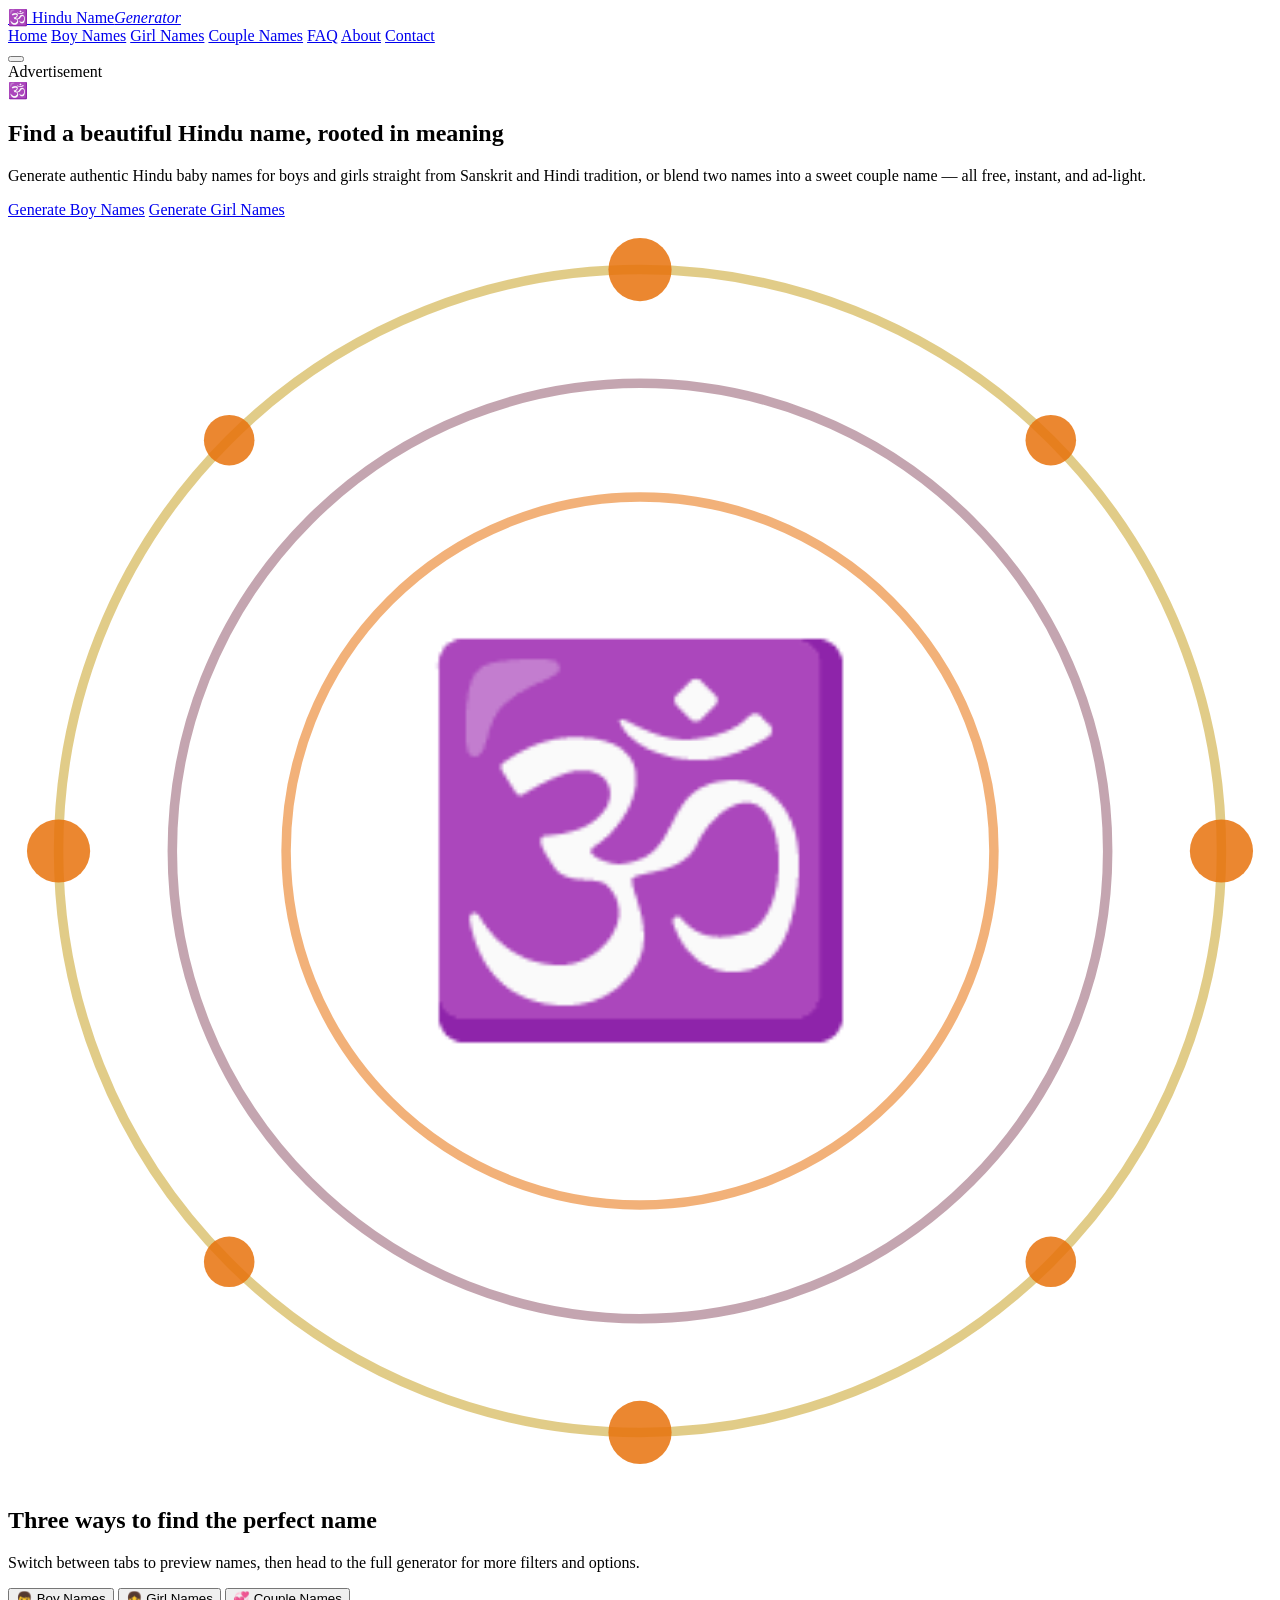
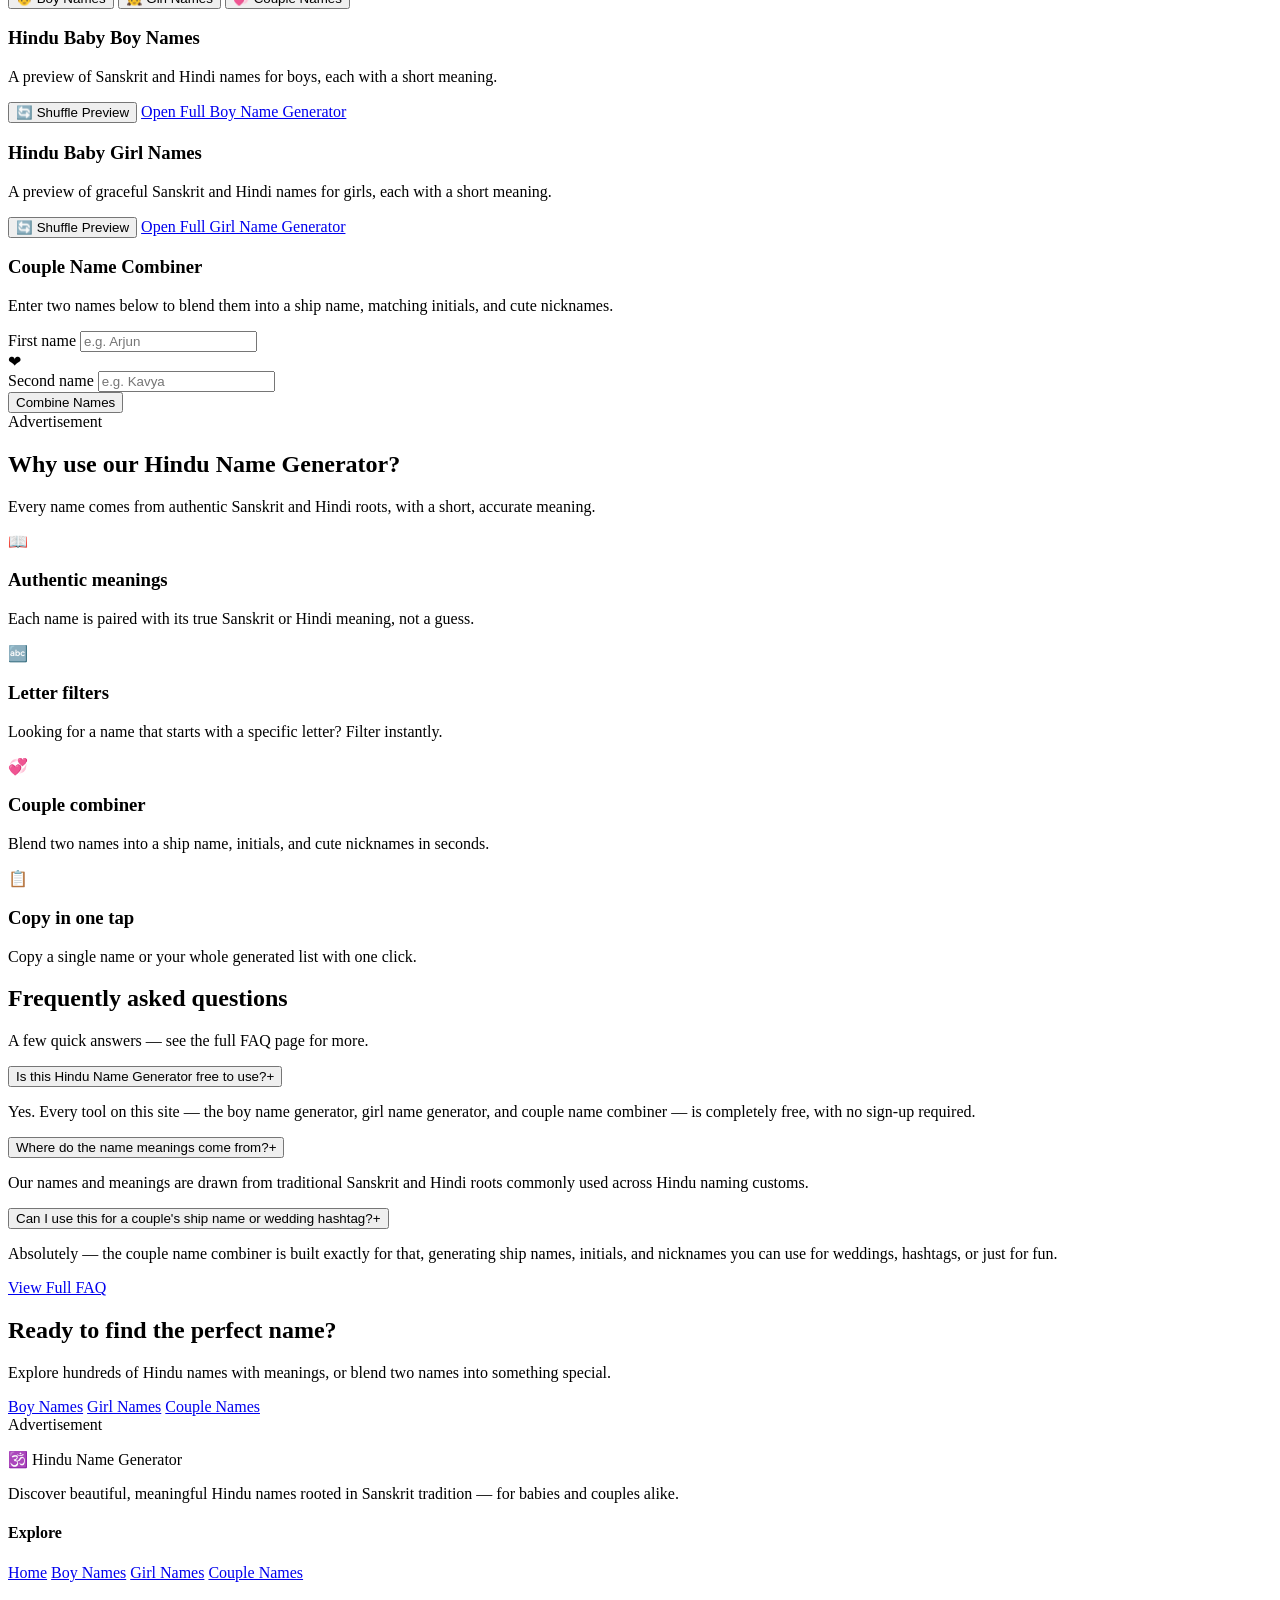
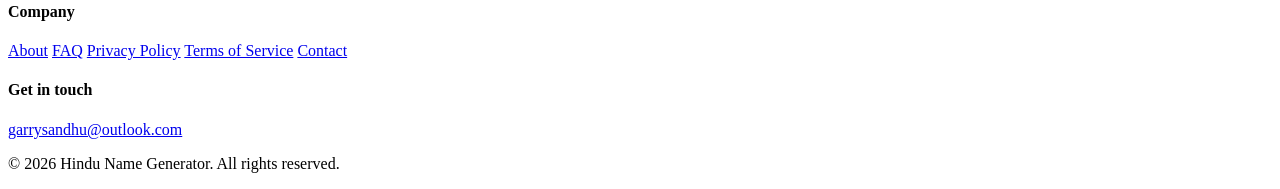
==== index.html @ 8785fefc "Add files via upload" ====
<!DOCTYPE html>
<html lang="en">
<head>
<meta charset="UTF-8">
<meta name="viewport" content="width=device-width, initial-scale=1.0">
<title>Hindu Name Generator — Baby Boy, Girl &amp; Couple Names with Meanings</title>
<meta name="description" content="Free Hindu Name Generator for baby boys, baby girls and couples. Instantly discover beautiful Sanskrit and Hindi names with meanings, filter by letter, and generate romantic couple name combinations.">
<meta name="keywords" content="hindu name generator, hindu baby names, hindu boy names, hindu girl names, sanskrit names, couple name generator, hindu names with meaning">
<link rel="canonical" href="https://hindunamegenerator.netlify.app/">

<meta property="og:type" content="website">
<meta property="og:title" content="Hindu Name Generator — Baby Boy, Girl & Couple Names">
<meta property="og:description" content="Discover beautiful Hindu baby names with authentic Sanskrit meanings, or blend two names into romantic couple names — free and instant.">
<meta property="og:url" content="https://hindunamegenerator.netlify.app/">
<meta property="og:site_name" content="Hindu Name Generator">
<meta name="twitter:card" content="summary">
<meta name="twitter:title" content="Hindu Name Generator">
<meta name="twitter:description" content="Free Hindu baby name generator with meanings, plus a couple name combiner.">

<link rel="icon" href="data:image/svg+xml,<svg xmlns=%22http://www.w3.org/2000/svg%22 viewBox=%220 0 100 100%22><text y=%22.9em%22 font-size=%2290%22>🕉️</text></svg>">
<link rel="preconnect" href="https://fonts.googleapis.com">
<link rel="preconnect" href="https://fonts.gstatic.com" crossorigin>
<link href="https://fonts.googleapis.com/css2?family=Baloo+2:wght@500;600;700;800&family=Hind:wght@400;500;600;700&display=swap" rel="stylesheet">
<link rel="stylesheet" href="assets/style.css">

<script type="application/ld+json">
{
  "@context": "https://schema.org",
  "@type": "WebSite",
  "name": "Hindu Name Generator",
  "url": "https://hindunamegenerator.netlify.app/",
  "description": "Free Hindu Name Generator for baby boys, baby girls and couples with authentic Sanskrit meanings.",
  "potentialAction": {
    "@type": "SearchAction",
    "target": "https://hindunamegenerator.netlify.app/boy-names.html",
    "query-input": "required name=search_term_string"
  }
}
</script>
</head>
<body>

<header class="site-header">
  <div class="container header-inner">
    <a href="index.html" class="logo">🕉️ <span>Hindu Name<em>Generator</em></span></a>
    <nav class="main-nav" id="mainNav">
      <a href="index.html">Home</a>
      <a href="boy-names.html">Boy Names</a>
      <a href="girl-names.html">Girl Names</a>
      <a href="couple-names.html">Couple Names</a>
      <a href="faq.html">FAQ</a>
      <a href="about.html">About</a>
      <a href="contact.html">Contact</a>
    </nav>
    <button class="nav-toggle" id="navToggle" aria-label="Toggle menu" aria-expanded="false">
      <span></span><span></span><span></span>
    </button>
  </div>
</header>

<div class="ad-slot ad-slot-leaderboard" aria-label="Advertisement">
  <div>
    <span class="ad-label">Advertisement</span>
    <!-- Paste your AdSense <ins> ad unit code here (top banner) -->
  </div>
</div>

<section class="hero">
  <div class="container hero-inner">
    <div class="hero-text">
      <span class="hero-eyebrow-icon">🕉️</span>
      <h1>Find a beautiful Hindu name, rooted in meaning</h1>
      <p class="lead">Generate authentic Hindu baby names for boys and girls straight from Sanskrit and Hindi tradition, or blend two names into a sweet couple name — all free, instant, and ad-light.</p>
      <div class="hero-cta">
        <a href="boy-names.html" class="btn btn-primary">Generate Boy Names</a>
        <a href="girl-names.html" class="btn btn-outline">Generate Girl Names</a>
      </div>
    </div>
    <div class="hero-art">
      <svg class="mandala" viewBox="0 0 200 200" xmlns="http://www.w3.org/2000/svg" role="img" aria-label="Decorative mandala pattern">
        <circle cx="100" cy="100" r="92" fill="none" stroke="#C9A227" stroke-width="1.5" opacity="0.55"/>
        <circle cx="100" cy="100" r="74" fill="none" stroke="#6B1E3A" stroke-width="1.5" opacity="0.4"/>
        <circle cx="100" cy="100" r="56" fill="none" stroke="#E8720C" stroke-width="1.5" opacity="0.55"/>
        <g fill="#E8720C" opacity="0.85">
          <circle cx="100" cy="8" r="5"/><circle cx="100" cy="192" r="5"/>
          <circle cx="8" cy="100" r="5"/><circle cx="192" cy="100" r="5"/>
          <circle cx="35" cy="35" r="4"/><circle cx="165" cy="35" r="4"/>
          <circle cx="35" cy="165" r="4"/><circle cx="165" cy="165" r="4"/>
        </g>
        <text x="100" y="118" text-anchor="middle" font-size="58" fill="#6B1E3A">🕉️</text>
      </svg>
    </div>
  </div>
</section>

<section class="tabs-section">
  <div class="container">
    <div class="section-head">
      <h2>Three ways to find the perfect name</h2>
      <p>Switch between tabs to preview names, then head to the full generator for more filters and options.</p>
    </div>

    <div class="tab-list" role="tablist">
      <button type="button" class="tab-btn active" data-tab="tab-boy" role="tab" aria-selected="true">👦 Boy Names</button>
      <button type="button" class="tab-btn" data-tab="tab-girl" role="tab" aria-selected="false">👧 Girl Names</button>
      <button type="button" class="tab-btn" data-tab="tab-couple" role="tab" aria-selected="false">💞 Couple Names</button>
    </div>

    <div id="tab-boy" class="tab-panel active" role="tabpanel">
      <div class="tab-panel-inner">
        <h3>Hindu Baby Boy Names</h3>
        <p>A preview of Sanskrit and Hindi names for boys, each with a short meaning.</p>
        <div class="name-grid" id="homeBoyPreview"></div>
        <div class="text-center mt-lg">
          <button type="button" class="btn btn-outline btn-sm" id="homeRegenBoy">🔄 Shuffle Preview</button>
          <a href="boy-names.html" class="btn btn-primary btn-sm">Open Full Boy Name Generator</a>
        </div>
      </div>
    </div>

    <div id="tab-girl" class="tab-panel" role="tabpanel">
      <div class="tab-panel-inner">
        <h3>Hindu Baby Girl Names</h3>
        <p>A preview of graceful Sanskrit and Hindi names for girls, each with a short meaning.</p>
        <div class="name-grid" id="homeGirlPreview"></div>
        <div class="text-center mt-lg">
          <button type="button" class="btn btn-outline btn-sm" id="homeRegenGirl">🔄 Shuffle Preview</button>
          <a href="girl-names.html" class="btn btn-primary btn-sm">Open Full Girl Name Generator</a>
        </div>
      </div>
    </div>

    <div id="tab-couple" class="tab-panel" role="tabpanel">
      <div class="tab-panel-inner">
        <h3>Couple Name Combiner</h3>
        <p>Enter two names below to blend them into a ship name, matching initials, and cute nicknames.</p>

        <form id="coupleForm">
          <div class="couple-form">
            <div class="field">
              <label for="nameA">First name</label>
              <input type="text" id="nameA" placeholder="e.g. Arjun" maxlength="20" required>
            </div>
            <div class="couple-heart">❤</div>
            <div class="field">
              <label for="nameB">Second name</label>
              <input type="text" id="nameB" placeholder="e.g. Kavya" maxlength="20" required>
            </div>
          </div>
          <div class="text-center mt-lg">
            <button type="submit" class="btn btn-primary">Combine Names</button>
          </div>
        </form>

        <div class="results-block" id="coupleResults" style="display:none;">
          <div class="ship-name-display" id="shipNameDisplay">
            <div class="label">YOUR SHIP NAME</div>
            <div class="value" id="shipNameValue"></div>
            <div class="initials" id="initialsValue"></div>
          </div>

          <h3>Blended Name Ideas</h3>
          <div class="name-grid" id="blendGrid"></div>

          <h3 class="mt-lg">Cute Nicknames</h3>
          <div class="pill-list" id="nicknameList"></div>

          <div class="text-center mt-lg">
            <button type="button" class="btn btn-gold" id="copyCoupleAll">📋 Copy All Results</button>
            <a href="couple-names.html" class="btn btn-outline">More Couple Name Options</a>
          </div>
        </div>
      </div>
    </div>
  </div>
</section>

<div class="ad-slot" aria-label="Advertisement">
  <div>
    <span class="ad-label">Advertisement</span>
    <!-- Paste your AdSense <ins> ad unit code here (mid-content) -->
  </div>
</div>

<section class="section section-alt">
  <div class="container">
    <div class="section-head">
      <h2>Why use our Hindu Name Generator?</h2>
      <p>Every name comes from authentic Sanskrit and Hindi roots, with a short, accurate meaning.</p>
    </div>
    <div class="feature-grid">
      <div class="feature-card">
        <div class="icon">📖</div>
        <h3>Authentic meanings</h3>
        <p>Each name is paired with its true Sanskrit or Hindi meaning, not a guess.</p>
      </div>
      <div class="feature-card">
        <div class="icon">🔤</div>
        <h3>Letter filters</h3>
        <p>Looking for a name that starts with a specific letter? Filter instantly.</p>
      </div>
      <div class="feature-card">
        <div class="icon">💞</div>
        <h3>Couple combiner</h3>
        <p>Blend two names into a ship name, initials, and cute nicknames in seconds.</p>
      </div>
      <div class="feature-card">
        <div class="icon">📋</div>
        <h3>Copy in one tap</h3>
        <p>Copy a single name or your whole generated list with one click.</p>
      </div>
    </div>
  </div>
</section>

<section class="section">
  <div class="container">
    <div class="section-head">
      <h2>Frequently asked questions</h2>
      <p>A few quick answers — see the full FAQ page for more.</p>
    </div>
    <div class="accordion">
      <div class="accordion-item">
        <button class="accordion-trigger" aria-expanded="false">Is this Hindu Name Generator free to use?<span class="plus">+</span></button>
        <div class="accordion-panel"><p>Yes. Every tool on this site — the boy name generator, girl name generator, and couple name combiner — is completely free, with no sign-up required.</p></div>
      </div>
      <div class="accordion-item">
        <button class="accordion-trigger" aria-expanded="false">Where do the name meanings come from?<span class="plus">+</span></button>
        <div class="accordion-panel"><p>Our names and meanings are drawn from traditional Sanskrit and Hindi roots commonly used across Hindu naming customs.</p></div>
      </div>
      <div class="accordion-item">
        <button class="accordion-trigger" aria-expanded="false">Can I use this for a couple's ship name or wedding hashtag?<span class="plus">+</span></button>
        <div class="accordion-panel"><p>Absolutely — the couple name combiner is built exactly for that, generating ship names, initials, and nicknames you can use for weddings, hashtags, or just for fun.</p></div>
      </div>
    </div>
    <div class="text-center mt-lg">
      <a href="faq.html" class="btn btn-outline">View Full FAQ</a>
    </div>
  </div>
</section>

<div class="cta-band">
  <div class="container">
    <h2>Ready to find the perfect name?</h2>
    <p>Explore hundreds of Hindu names with meanings, or blend two names into something special.</p>
    <div class="btn-group">
      <a href="boy-names.html" class="btn btn-gold">Boy Names</a>
      <a href="girl-names.html" class="btn btn-gold">Girl Names</a>
      <a href="couple-names.html" class="btn btn-gold">Couple Names</a>
    </div>
  </div>
</div>

<div class="ad-slot" aria-label="Advertisement">
  <div>
    <span class="ad-label">Advertisement</span>
    <!-- Paste your AdSense <ins> ad unit code here (bottom banner) -->
  </div>
</div>

<footer class="site-footer">
  <div class="container footer-inner">
    <div class="footer-brand">
      <p class="logo">🕉️ Hindu Name Generator</p>
      <p>Discover beautiful, meaningful Hindu names rooted in Sanskrit tradition — for babies and couples alike.</p>
    </div>
    <div class="footer-links">
      <h4>Explore</h4>
      <a href="index.html">Home</a>
      <a href="boy-names.html">Boy Names</a>
      <a href="girl-names.html">Girl Names</a>
      <a href="couple-names.html">Couple Names</a>
    </div>
    <div class="footer-links">
      <h4>Company</h4>
      <a href="about.html">About</a>
      <a href="faq.html">FAQ</a>
      <a href="privacy.html">Privacy Policy</a>
      <a href="terms.html">Terms of Service</a>
      <a href="contact.html">Contact</a>
    </div>
    <div class="footer-contact">
      <h4>Get in touch</h4>
      <a href="mailto:garrysandhu@outlook.com">garrysandhu@outlook.com</a>
    </div>
  </div>
  <div class="footer-bottom container">
    <p>© 2026 Hindu Name Generator. All rights reserved.</p>
  </div>
</footer>

<script src="assets/app.js"></script>
</body>
</html>
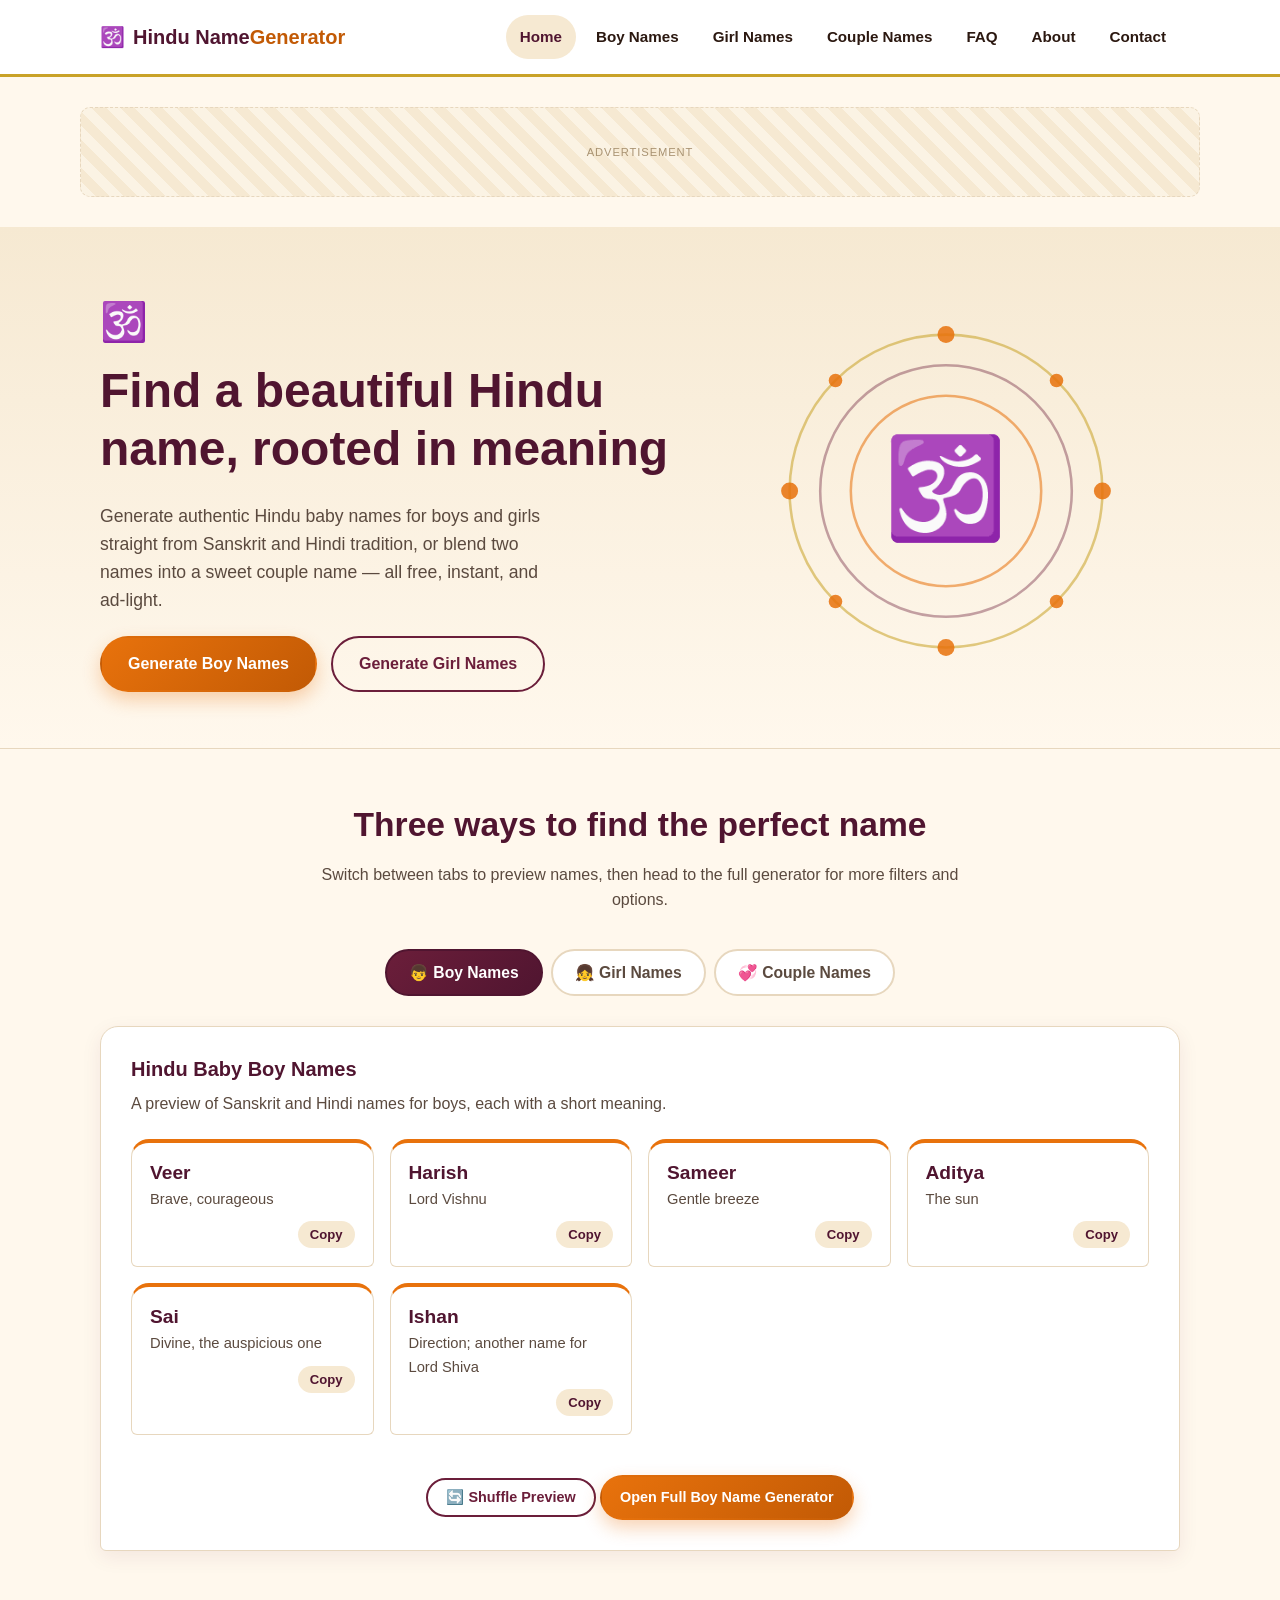
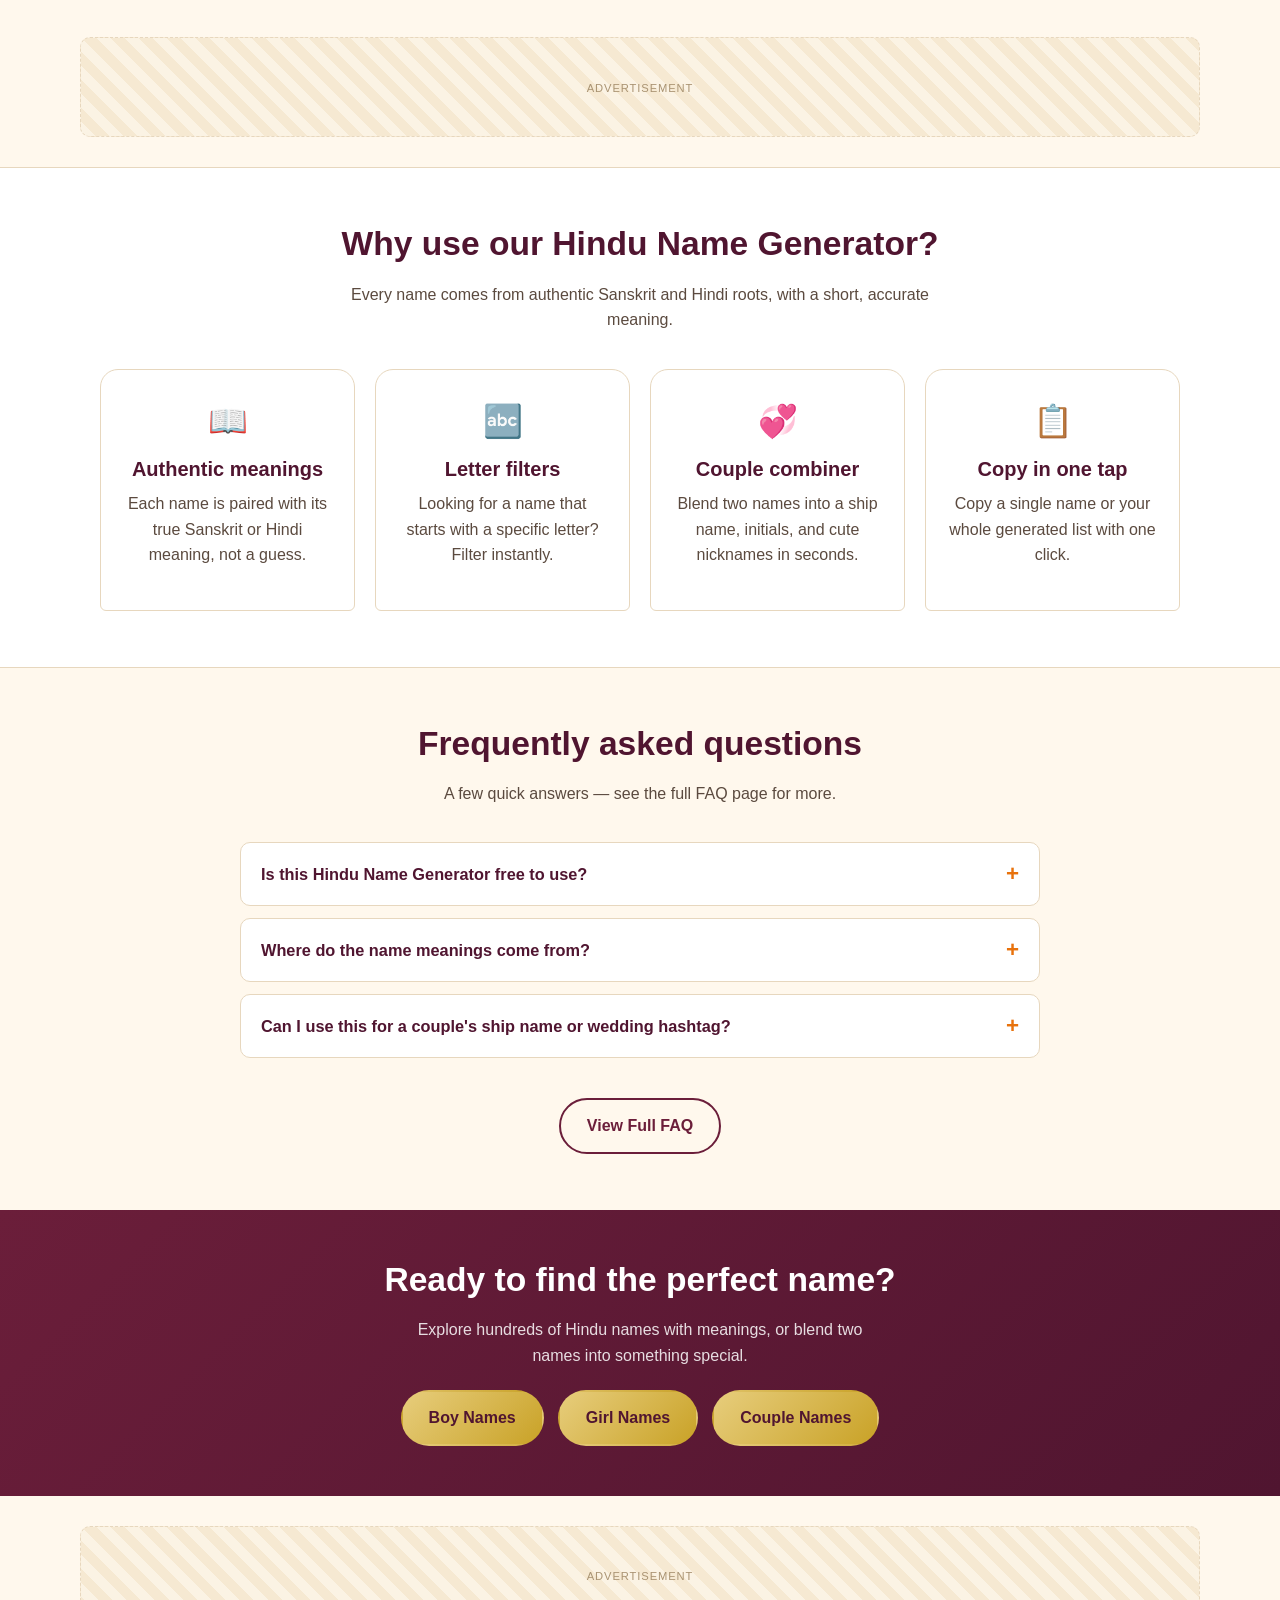
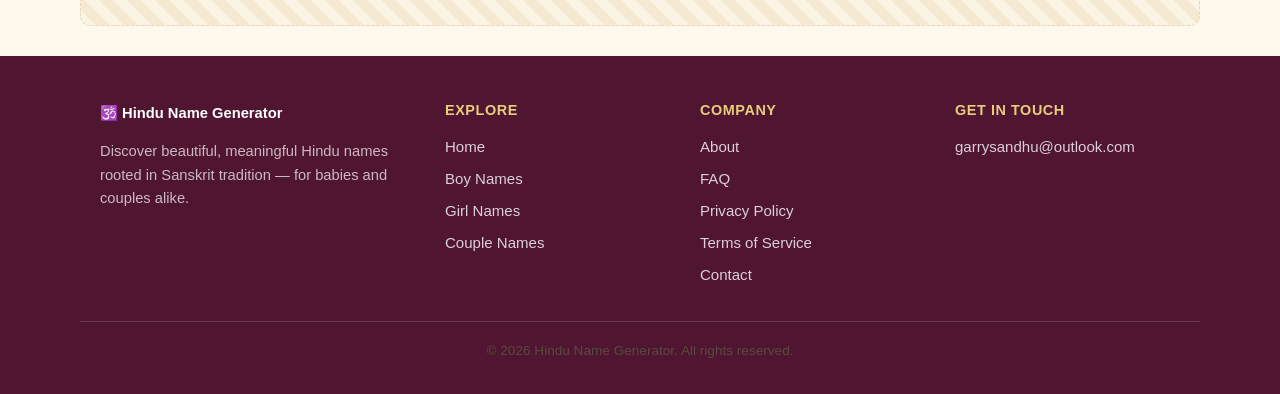
==== commit d90418ca: "Update index.html" ====
--- a/index.html
+++ b/index.html
@@ -1,6 +1,7 @@
 <!DOCTYPE html>
 <html lang="en">
 <head>
+<meta name="google-site-verification" content="7MhlTSw4XM7OFAhMPTI8npmUoLs_7vsx53q_dPfEEdk" />
 <meta charset="UTF-8">
 <meta name="viewport" content="width=device-width, initial-scale=1.0">
 <title>Hindu Name Generator — Baby Boy, Girl &amp; Couple Names with Meanings</title>
--- a/assets/style.css
+++ b/assets/style.css
@@ -0,0 +1,621 @@
+
+/* ==========================================================================
+   Hindu Name Generator — stylesheet
+   Palette: marigold saffron, deep maroon, muted temple gold, warm ivory
+   ========================================================================== */
+
+:root {
+  --saffron: #E8720C;
+  --saffron-deep: #C25A05;
+  --maroon: #6B1E3A;
+  --maroon-deep: #501530;
+  --gold: #C9A227;
+  --gold-light: #E7CD7C;
+  --cream: #FFF8ED;
+  --sandal: #F6E9D2;
+  --ink: #2B1810;
+  --ink-soft: #5B4A3F;
+  --white: #FFFFFF;
+  --line: #E7D7BE;
+  --radius-arch: 18px 18px 6px 6px;
+  --radius-sm: 10px;
+  --shadow-soft: 0 6px 20px rgba(107, 30, 58, 0.08);
+  --font-display: "Baloo 2", "Segoe UI", sans-serif;
+  --font-body: "Hind", "Segoe UI", sans-serif;
+  --max-w: 1120px;
+}
+
+* { box-sizing: border-box; }
+html { scroll-behavior: smooth; }
+
+body {
+  margin: 0;
+  font-family: var(--font-body);
+  background: var(--cream);
+  color: var(--ink);
+  line-height: 1.6;
+  -webkit-font-smoothing: antialiased;
+}
+
+h1, h2, h3, h4 {
+  font-family: var(--font-display);
+  color: var(--maroon-deep);
+  line-height: 1.2;
+  margin: 0 0 0.5em;
+  font-weight: 700;
+}
+
+h1 { font-size: clamp(2rem, 4.5vw, 3rem); }
+h2 { font-size: clamp(1.5rem, 3.2vw, 2.1rem); }
+h3 { font-size: 1.25rem; }
+
+p { margin: 0 0 1em; color: var(--ink-soft); }
+
+a { color: var(--saffron-deep); text-decoration: none; }
+a:hover { text-decoration: underline; }
+
+img { max-width: 100%; display: block; }
+
+.container {
+  max-width: var(--max-w);
+  margin: 0 auto;
+  padding: 0 20px;
+}
+
+:focus-visible {
+  outline: 3px solid var(--gold);
+  outline-offset: 2px;
+}
+
+@media (prefers-reduced-motion: reduce) {
+  *, *::before, *::after { animation-duration: 0.001ms !important; transition-duration: 0.001ms !important; }
+}
+
+/* ---------- Decorative background motif ---------- */
+.om-watermark {
+  position: absolute;
+  font-size: 14rem;
+  opacity: 0.05;
+  color: var(--maroon);
+  pointer-events: none;
+  user-select: none;
+  line-height: 1;
+}
+
+/* ---------- Buttons ---------- */
+.btn {
+  display: inline-flex;
+  align-items: center;
+  justify-content: center;
+  gap: 8px;
+  font-family: var(--font-display);
+  font-weight: 600;
+  font-size: 1rem;
+  padding: 13px 26px;
+  border-radius: 999px;
+  border: 2px solid transparent;
+  cursor: pointer;
+  transition: transform 0.15s ease, box-shadow 0.15s ease;
+}
+.btn:hover { text-decoration: none; }
+.btn:active { transform: translateY(1px); }
+
+.btn-primary {
+  background: linear-gradient(135deg, var(--saffron), var(--saffron-deep));
+  color: var(--white);
+  box-shadow: 0 8px 18px rgba(232, 114, 12, 0.3);
+}
+.btn-primary:hover { box-shadow: 0 10px 22px rgba(232, 114, 12, 0.4); }
+
+.btn-outline {
+  background: transparent;
+  border-color: var(--maroon);
+  color: var(--maroon);
+}
+.btn-outline:hover { background: var(--maroon); color: var(--white); }
+
+.btn-gold {
+  background: linear-gradient(135deg, var(--gold-light), var(--gold));
+  color: var(--maroon-deep);
+}
+
+.btn-sm { padding: 9px 18px; font-size: 0.9rem; }
+
+/* ---------- Header ---------- */
+.site-header {
+  background: var(--white);
+  border-bottom: 3px solid var(--gold);
+  position: sticky;
+  top: 0;
+  z-index: 50;
+}
+
+.header-inner {
+  display: flex;
+  align-items: center;
+  justify-content: space-between;
+  height: 74px;
+}
+
+.logo {
+  font-family: var(--font-display);
+  font-weight: 700;
+  font-size: 1.25rem;
+  color: var(--maroon-deep);
+  display: flex;
+  align-items: center;
+  gap: 8px;
+  white-space: nowrap;
+}
+.logo:hover { text-decoration: none; }
+.logo em { font-style: normal; color: var(--saffron-deep); }
+
+.main-nav {
+  display: flex;
+  align-items: center;
+  gap: 6px;
+}
+
+.main-nav a {
+  color: var(--ink);
+  font-weight: 600;
+  padding: 10px 14px;
+  border-radius: 999px;
+  font-size: 0.95rem;
+}
+.main-nav a:hover, .main-nav a.active {
+  background: var(--sandal);
+  color: var(--maroon-deep);
+  text-decoration: none;
+}
+
+.nav-toggle {
+  display: none;
+  flex-direction: column;
+  justify-content: center;
+  gap: 5px;
+  width: 42px;
+  height: 42px;
+  border-radius: var(--radius-sm);
+  border: 2px solid var(--line);
+  background: var(--white);
+  cursor: pointer;
+}
+.nav-toggle span {
+  display: block;
+  height: 2px;
+  width: 20px;
+  margin: 0 auto;
+  background: var(--maroon-deep);
+  transition: transform 0.2s ease, opacity 0.2s ease;
+}
+.nav-toggle[aria-expanded="true"] span:nth-child(1) { transform: translateY(7px) rotate(45deg); }
+.nav-toggle[aria-expanded="true"] span:nth-child(2) { opacity: 0; }
+.nav-toggle[aria-expanded="true"] span:nth-child(3) { transform: translateY(-7px) rotate(-45deg); }
+
+@media (max-width: 860px) {
+  .nav-toggle { display: flex; }
+  .main-nav {
+    position: absolute;
+    top: 74px;
+    left: 0;
+    right: 0;
+    background: var(--white);
+    flex-direction: column;
+    align-items: stretch;
+    padding: 10px 20px 20px;
+    border-bottom: 3px solid var(--gold);
+    display: none;
+    gap: 2px;
+  }
+  .main-nav.open { display: flex; }
+  .main-nav a { padding: 12px 14px; }
+}
+
+/* ---------- Hero ---------- */
+.hero {
+  position: relative;
+  overflow: hidden;
+  background: linear-gradient(180deg, var(--sandal) 0%, var(--cream) 100%);
+  padding: 64px 0 56px;
+  border-bottom: 1px solid var(--line);
+}
+
+.hero-inner {
+  display: grid;
+  grid-template-columns: 1.1fr 0.9fr;
+  gap: 40px;
+  align-items: center;
+  position: relative;
+  z-index: 1;
+}
+
+.hero-eyebrow-icon { font-size: 2.4rem; margin-bottom: 10px; display: block; }
+
+.hero p.lead {
+  font-size: 1.1rem;
+  max-width: 46ch;
+}
+
+.hero-cta { display: flex; gap: 14px; flex-wrap: wrap; margin-top: 22px; }
+
+.hero-art {
+  display: flex;
+  align-items: center;
+  justify-content: center;
+}
+
+.mandala {
+  width: min(340px, 90%);
+  height: auto;
+}
+
+.page-hero {
+  background: linear-gradient(180deg, var(--sandal) 0%, var(--cream) 100%);
+  padding: 46px 0 34px;
+  border-bottom: 1px solid var(--line);
+  text-align: center;
+}
+.page-hero p { max-width: 60ch; margin: 0 auto; }
+
+@media (max-width: 860px) {
+  .hero-inner { grid-template-columns: 1fr; text-align: center; }
+  .hero-cta { justify-content: center; }
+  .hero-art { order: -1; }
+  .mandala { width: 220px; }
+}
+
+/* ---------- Tabs (home page) ---------- */
+.tabs-section { padding: 56px 0; }
+
+.tab-list {
+  display: flex;
+  justify-content: center;
+  gap: 8px;
+  flex-wrap: wrap;
+  margin-bottom: 30px;
+}
+
+.tab-btn {
+  font-family: var(--font-display);
+  font-weight: 600;
+  background: var(--white);
+  border: 2px solid var(--line);
+  color: var(--ink-soft);
+  padding: 12px 22px;
+  border-radius: 999px;
+  cursor: pointer;
+  font-size: 0.98rem;
+  transition: all 0.15s ease;
+}
+.tab-btn:hover { border-color: var(--saffron); color: var(--saffron-deep); }
+.tab-btn.active {
+  background: linear-gradient(135deg, var(--maroon), var(--maroon-deep));
+  border-color: var(--maroon-deep);
+  color: var(--white);
+}
+
+.tab-panel { display: none; }
+.tab-panel.active { display: block; animation: fadeIn 0.25s ease; }
+
+@keyframes fadeIn { from { opacity: 0; transform: translateY(6px); } to { opacity: 1; transform: translateY(0); } }
+
+.tab-panel-inner {
+  background: var(--white);
+  border: 1px solid var(--line);
+  border-radius: var(--radius-arch);
+  padding: 30px;
+  box-shadow: var(--shadow-soft);
+}
+
+/* ---------- Controls (generator forms) ---------- */
+.generator-controls {
+  display: flex;
+  flex-wrap: wrap;
+  gap: 16px;
+  align-items: flex-end;
+  margin-bottom: 26px;
+  padding: 22px;
+  background: var(--sandal);
+  border-radius: var(--radius-sm);
+}
+
+.field { display: flex; flex-direction: column; gap: 6px; min-width: 140px; }
+.field label { font-weight: 600; font-size: 0.88rem; color: var(--maroon-deep); }
+
+.field select, .field input[type="text"] {
+  font-family: var(--font-body);
+  font-size: 1rem;
+  padding: 10px 12px;
+  border-radius: var(--radius-sm);
+  border: 2px solid var(--line);
+  background: var(--white);
+  color: var(--ink);
+}
+.field select:focus, .field input:focus { border-color: var(--saffron); }
+
+.controls-actions { display: flex; gap: 10px; margin-left: auto; flex-wrap: wrap; }
+
+/* ---------- Name cards ---------- */
+.name-grid {
+  display: grid;
+  grid-template-columns: repeat(auto-fill, minmax(230px, 1fr));
+  gap: 16px;
+  margin-top: 22px;
+}
+
+.name-card {
+  background: var(--white);
+  border: 1px solid var(--line);
+  border-top: 4px solid var(--saffron);
+  border-radius: var(--radius-arch);
+  padding: 18px;
+  position: relative;
+}
+
+.name-card h3 {
+  margin-bottom: 4px;
+  color: var(--maroon-deep);
+  font-size: 1.2rem;
+}
+
+.name-card .meaning { font-size: 0.92rem; margin-bottom: 0; color: var(--ink-soft); }
+
+.name-card .card-actions {
+  display: flex;
+  justify-content: flex-end;
+  margin-top: 10px;
+}
+
+.icon-btn {
+  background: var(--sandal);
+  border: none;
+  border-radius: 999px;
+  padding: 6px 12px;
+  font-size: 0.82rem;
+  cursor: pointer;
+  color: var(--maroon-deep);
+  font-weight: 600;
+}
+.icon-btn:hover { background: var(--gold-light); }
+
+.empty-state {
+  text-align: center;
+  padding: 40px 20px;
+  color: var(--ink-soft);
+  font-style: italic;
+}
+
+/* ---------- Couple combiner ---------- */
+.couple-form {
+  display: grid;
+  grid-template-columns: 1fr auto 1fr;
+  gap: 14px;
+  align-items: end;
+  margin-bottom: 10px;
+}
+.couple-heart { font-size: 1.6rem; padding-bottom: 12px; text-align: center; color: var(--maroon); }
+
+@media (max-width: 640px) {
+  .couple-form { grid-template-columns: 1fr; }
+  .couple-heart { display: none; }
+}
+
+.results-block { margin-top: 32px; }
+.results-block h3 {
+  border-bottom: 2px dashed var(--line);
+  padding-bottom: 8px;
+  margin-bottom: 14px;
+}
+
+.ship-name-display {
+  text-align: center;
+  background: linear-gradient(135deg, var(--maroon), var(--maroon-deep));
+  color: var(--white);
+  border-radius: var(--radius-arch);
+  padding: 26px;
+  margin: 20px 0 30px;
+}
+.ship-name-display .label { font-size: 0.85rem; opacity: 0.85; letter-spacing: 0.03em; }
+.ship-name-display .value {
+  font-family: var(--font-display);
+  font-size: clamp(1.6rem, 5vw, 2.4rem);
+  color: var(--gold-light);
+}
+.ship-name-display .initials { margin-top: 6px; font-size: 1.3rem; }
+
+.pill-list { display: flex; flex-wrap: wrap; gap: 10px; }
+.pill {
+  background: var(--sandal);
+  border: 1px solid var(--line);
+  border-radius: 999px;
+  padding: 10px 18px;
+  font-weight: 600;
+  color: var(--maroon-deep);
+}
+
+/* ---------- Ad slots ---------- */
+.ad-slot {
+  max-width: var(--max-w);
+  margin: 30px auto;
+  padding: 20px;
+  min-height: 100px;
+  display: flex;
+  align-items: center;
+  justify-content: center;
+  background: repeating-linear-gradient(45deg, #FBF3E4, #FBF3E4 10px, #F6E9D2 10px, #F6E9D2 20px);
+  border: 1px dashed var(--line);
+  border-radius: var(--radius-sm);
+  color: var(--ink-soft);
+  font-size: 0.85rem;
+  text-align: center;
+}
+.ad-slot .ad-label {
+  text-transform: uppercase;
+  font-size: 0.7rem;
+  letter-spacing: 0.08em;
+  color: #A99372;
+}
+.ad-slot-leaderboard { min-height: 90px; }
+.ad-slot-rectangle { min-height: 250px; max-width: 336px; }
+
+/* ---------- Info sections / cards ---------- */
+.section { padding: 56px 0; }
+.section-alt { background: var(--white); border-top: 1px solid var(--line); border-bottom: 1px solid var(--line); }
+
+.section-head { text-align: center; max-width: 640px; margin: 0 auto 36px; }
+
+.feature-grid {
+  display: grid;
+  grid-template-columns: repeat(auto-fit, minmax(220px, 1fr));
+  gap: 20px;
+}
+
+.feature-card {
+  background: var(--white);
+  border: 1px solid var(--line);
+  border-radius: var(--radius-arch);
+  padding: 26px 22px;
+  text-align: center;
+}
+.feature-card .icon { font-size: 2rem; margin-bottom: 10px; }
+
+/* ---------- FAQ accordion ---------- */
+.accordion { max-width: 800px; margin: 0 auto; }
+.accordion-item {
+  background: var(--white);
+  border: 1px solid var(--line);
+  border-radius: var(--radius-sm);
+  margin-bottom: 12px;
+  overflow: hidden;
+}
+.accordion-trigger {
+  width: 100%;
+  text-align: left;
+  background: none;
+  border: none;
+  padding: 18px 20px;
+  font-family: var(--font-display);
+  font-weight: 600;
+  font-size: 1.02rem;
+  color: var(--maroon-deep);
+  cursor: pointer;
+  display: flex;
+  justify-content: space-between;
+  align-items: center;
+  gap: 14px;
+}
+.accordion-trigger .plus {
+  font-size: 1.4rem;
+  color: var(--saffron);
+  transition: transform 0.2s ease;
+  flex-shrink: 0;
+}
+.accordion-item.open .accordion-trigger .plus { transform: rotate(45deg); }
+
+.accordion-panel {
+  max-height: 0;
+  overflow: hidden;
+  transition: max-height 0.25s ease;
+  padding: 0 20px;
+}
+.accordion-item.open .accordion-panel { padding-bottom: 18px; }
+.accordion-panel p { margin: 0; }
+
+/* ---------- Simple content pages ---------- */
+.prose { max-width: 760px; margin: 0 auto; }
+.prose h2 { margin-top: 1.6em; }
+.prose ul { color: var(--ink-soft); }
+.prose li { margin-bottom: 6px; }
+
+.contact-card {
+  max-width: 520px;
+  margin: 0 auto;
+  background: var(--white);
+  border: 1px solid var(--line);
+  border-top: 4px solid var(--saffron);
+  border-radius: var(--radius-arch);
+  padding: 34px;
+  text-align: center;
+}
+.contact-card .email-btn { margin-top: 16px; }
+
+/* ---------- CTA band ---------- */
+.cta-band {
+  background: linear-gradient(135deg, var(--maroon), var(--maroon-deep));
+  color: var(--white);
+  padding: 50px 0;
+  text-align: center;
+}
+.cta-band h2 { color: var(--white); }
+.cta-band p { color: rgba(255,255,255,0.85); max-width: 50ch; margin: 0 auto 22px; }
+.cta-band .btn-group { display: flex; gap: 14px; justify-content: center; flex-wrap: wrap; }
+
+/* ---------- Footer ---------- */
+.site-footer {
+  background: var(--maroon-deep);
+  color: rgba(255,255,255,0.85);
+  padding: 46px 0 0;
+}
+.footer-inner {
+  display: grid;
+  grid-template-columns: 1.4fr 1fr 1fr 1fr;
+  gap: 30px;
+  padding-bottom: 30px;
+}
+.footer-brand .logo { color: var(--white); }
+.footer-brand p { color: rgba(255,255,255,0.7); font-size: 0.92rem; }
+.footer-links h4, .footer-contact h4 {
+  color: var(--gold-light);
+  font-size: 0.9rem;
+  text-transform: uppercase;
+  letter-spacing: 0.04em;
+  margin-bottom: 12px;
+}
+.footer-links a, .footer-contact a {
+  display: block;
+  color: rgba(255,255,255,0.8);
+  padding: 4px 0;
+  font-size: 0.94rem;
+}
+.footer-links a:hover, .footer-contact a:hover { color: var(--gold-light); }
+.footer-bottom {
+  border-top: 1px solid rgba(255,255,255,0.15);
+  padding: 18px 20px;
+  text-align: center;
+  font-size: 0.85rem;
+  color: rgba(255,255,255,0.6);
+}
+
+@media (max-width: 760px) {
+  .footer-inner { grid-template-columns: 1fr 1fr; }
+}
+@media (max-width: 460px) {
+  .footer-inner { grid-template-columns: 1fr; }
+}
+
+/* ---------- Utility ---------- */
+.text-center { text-align: center; }
+.mt-lg { margin-top: 40px; }
+.visually-hidden {
+  position: absolute; width: 1px; height: 1px; padding: 0; margin: -1px;
+  overflow: hidden; clip: rect(0,0,0,0); white-space: nowrap; border: 0;
+}
+.toast {
+  position: fixed;
+  bottom: 24px;
+  left: 50%;
+  transform: translateX(-50%) translateY(20px);
+  background: var(--maroon-deep);
+  color: var(--white);
+  padding: 12px 22px;
+  border-radius: 999px;
+  font-weight: 600;
+  font-size: 0.9rem;
+  opacity: 0;
+  pointer-events: none;
+  transition: opacity 0.2s ease, transform 0.2s ease;
+  z-index: 100;
+  box-shadow: 0 10px 30px rgba(0,0,0,0.2);
+}
+.toast.show { opacity: 1; transform: translateX(-50%) translateY(0); pointer-events: auto; }
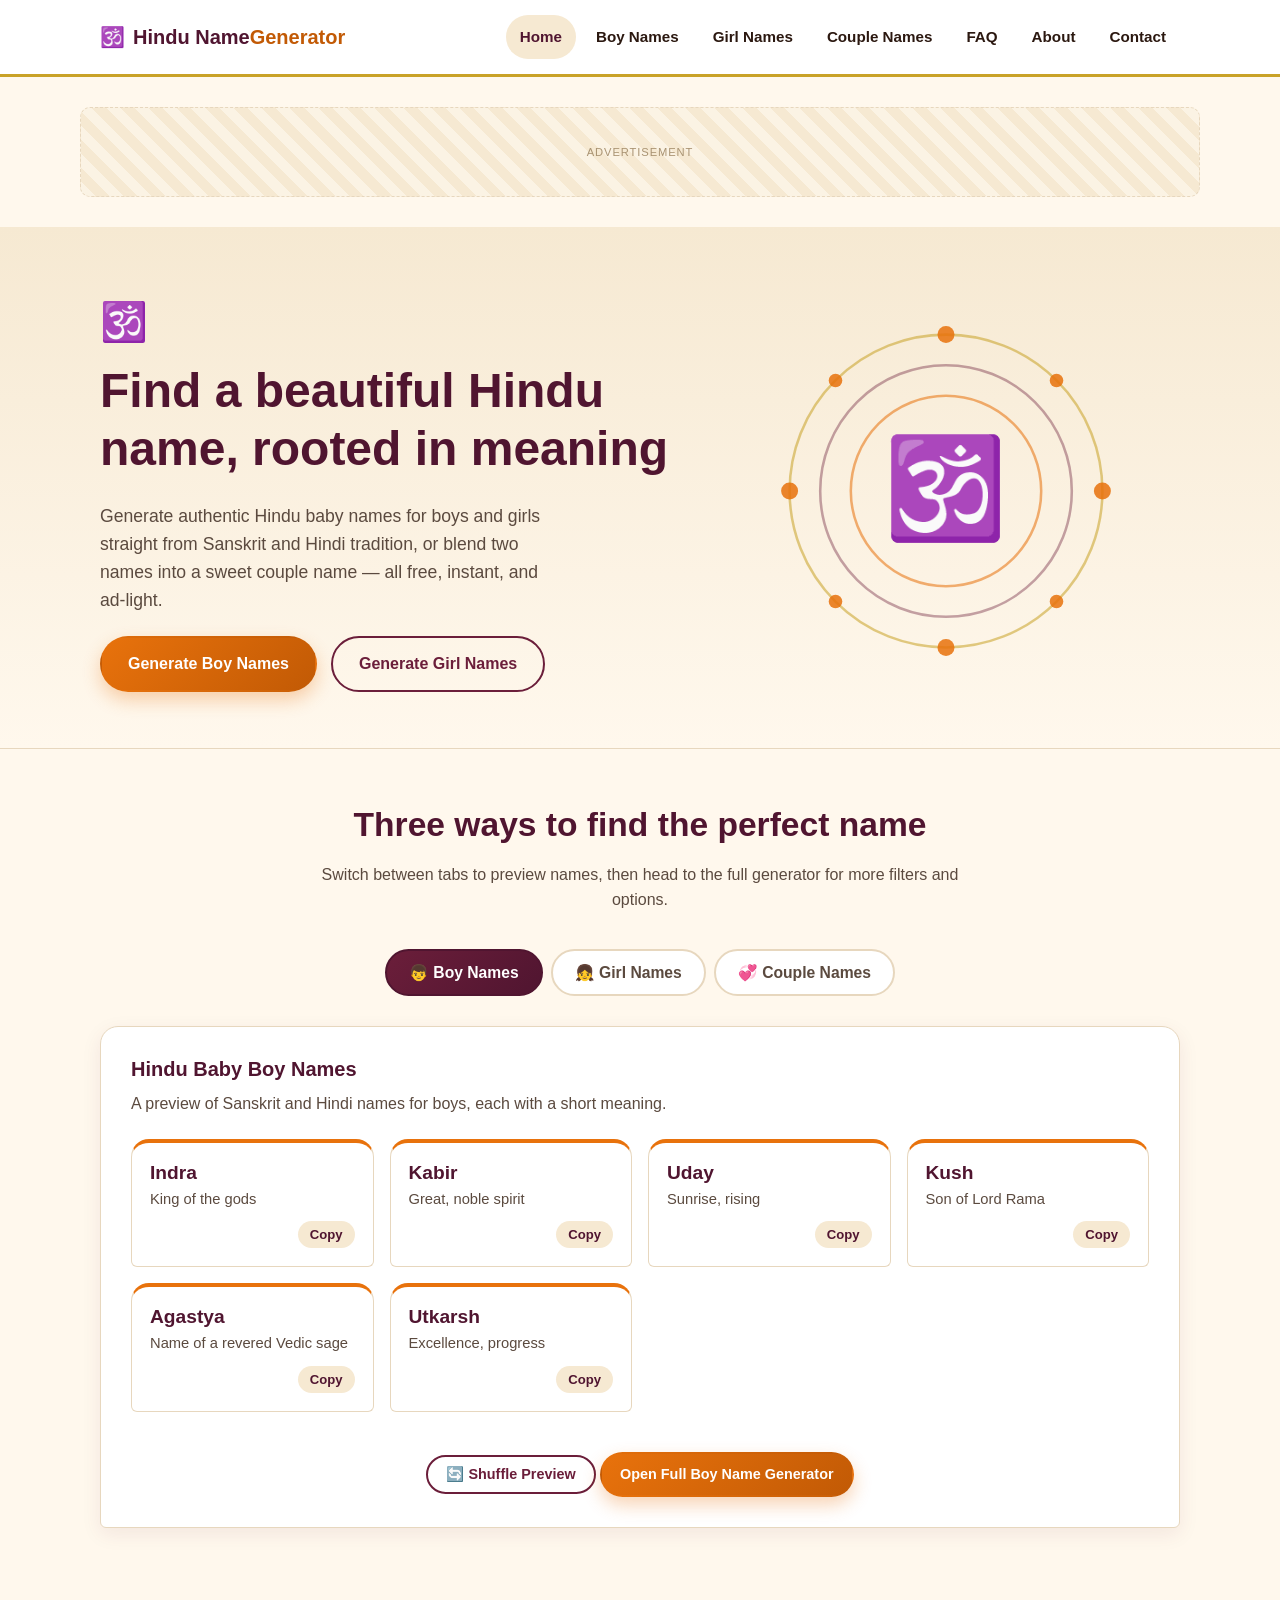
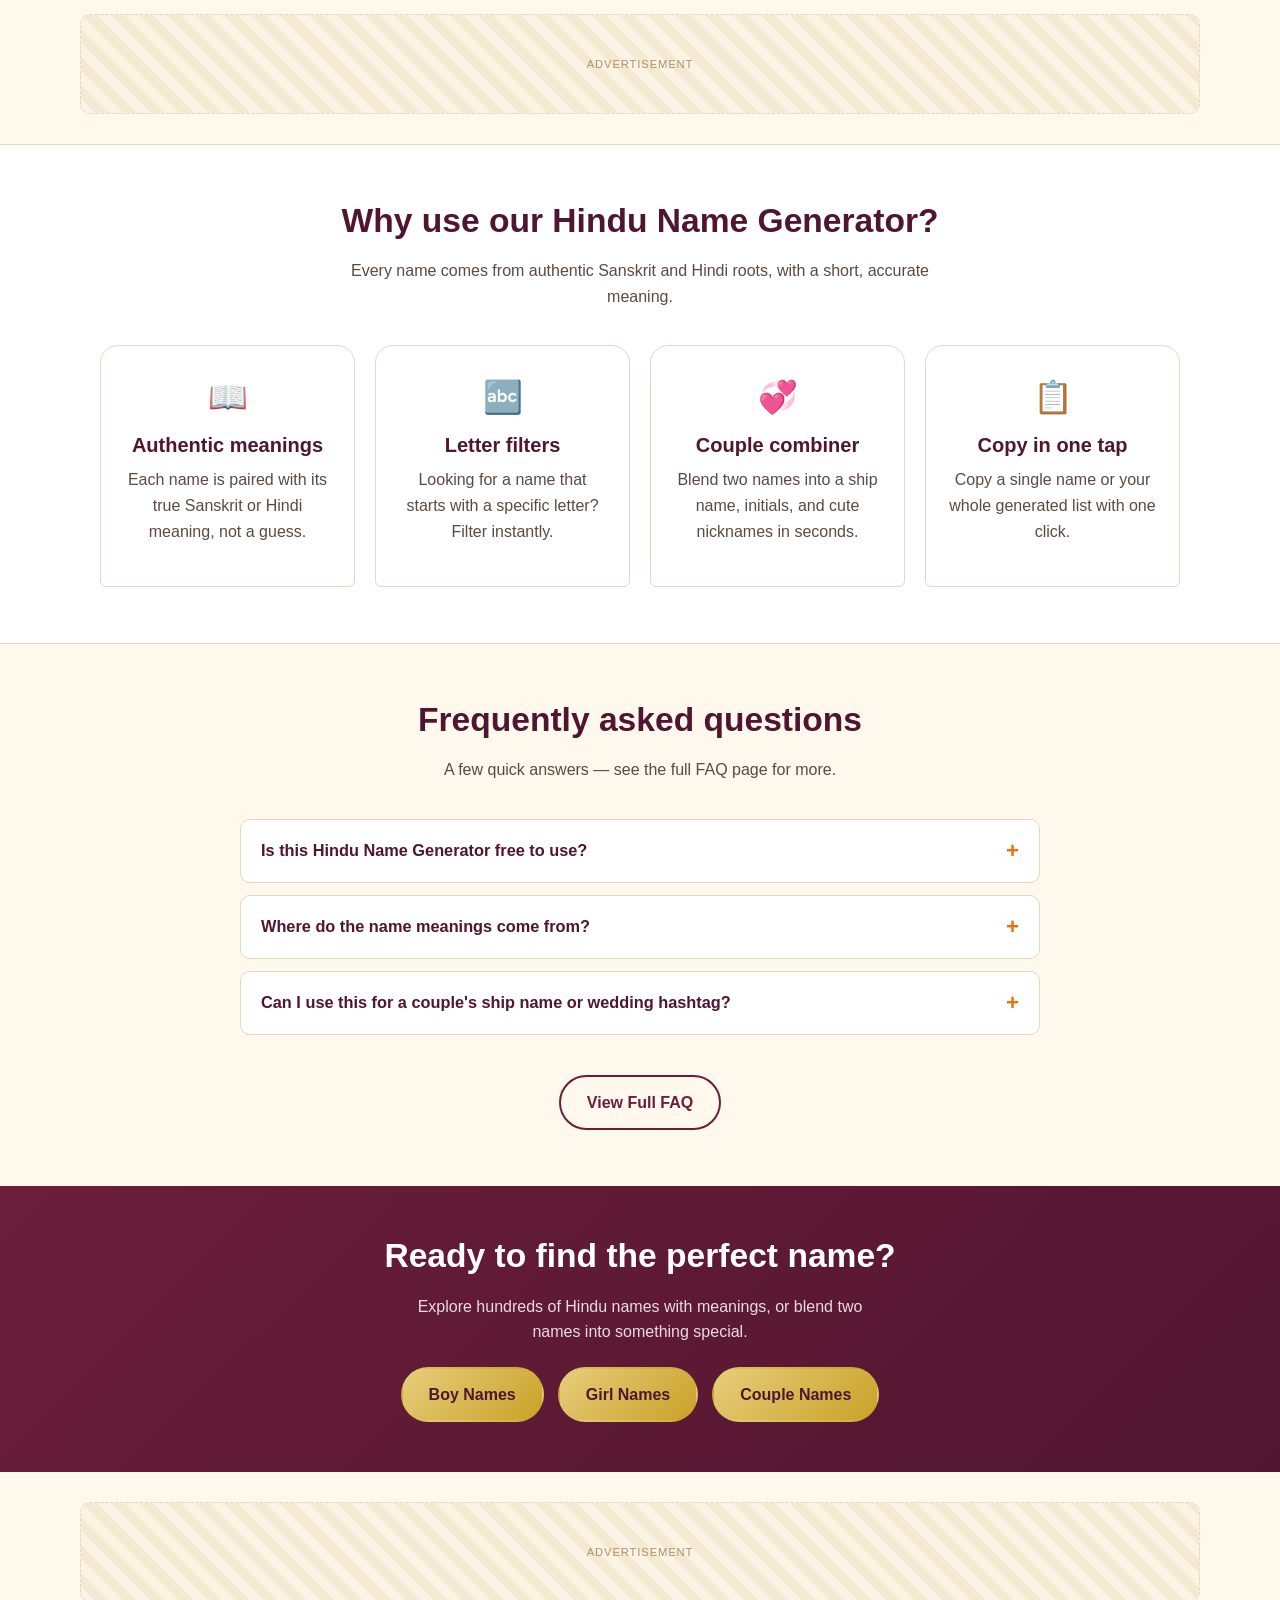
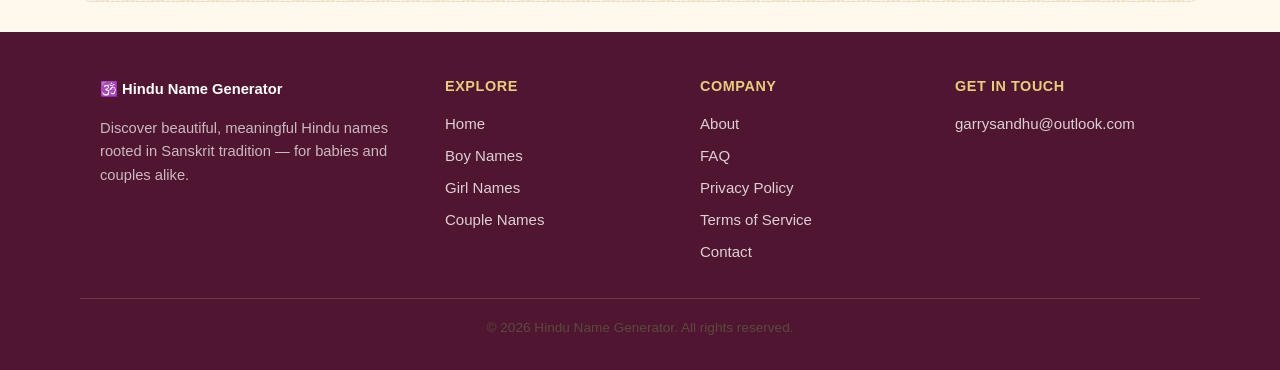
==== commit 677f51b6: "Update index.html" ====
--- a/index.html
+++ b/index.html
@@ -1,6 +1,7 @@
 <!DOCTYPE html>
 <html lang="en">
 <head>
+<meta name="google-adsense-account" content="ca-pub-6989539634494384">
 <meta name="google-site-verification" content="7MhlTSw4XM7OFAhMPTI8npmUoLs_7vsx53q_dPfEEdk" />
 <meta charset="UTF-8">
 <meta name="viewport" content="width=device-width, initial-scale=1.0">
